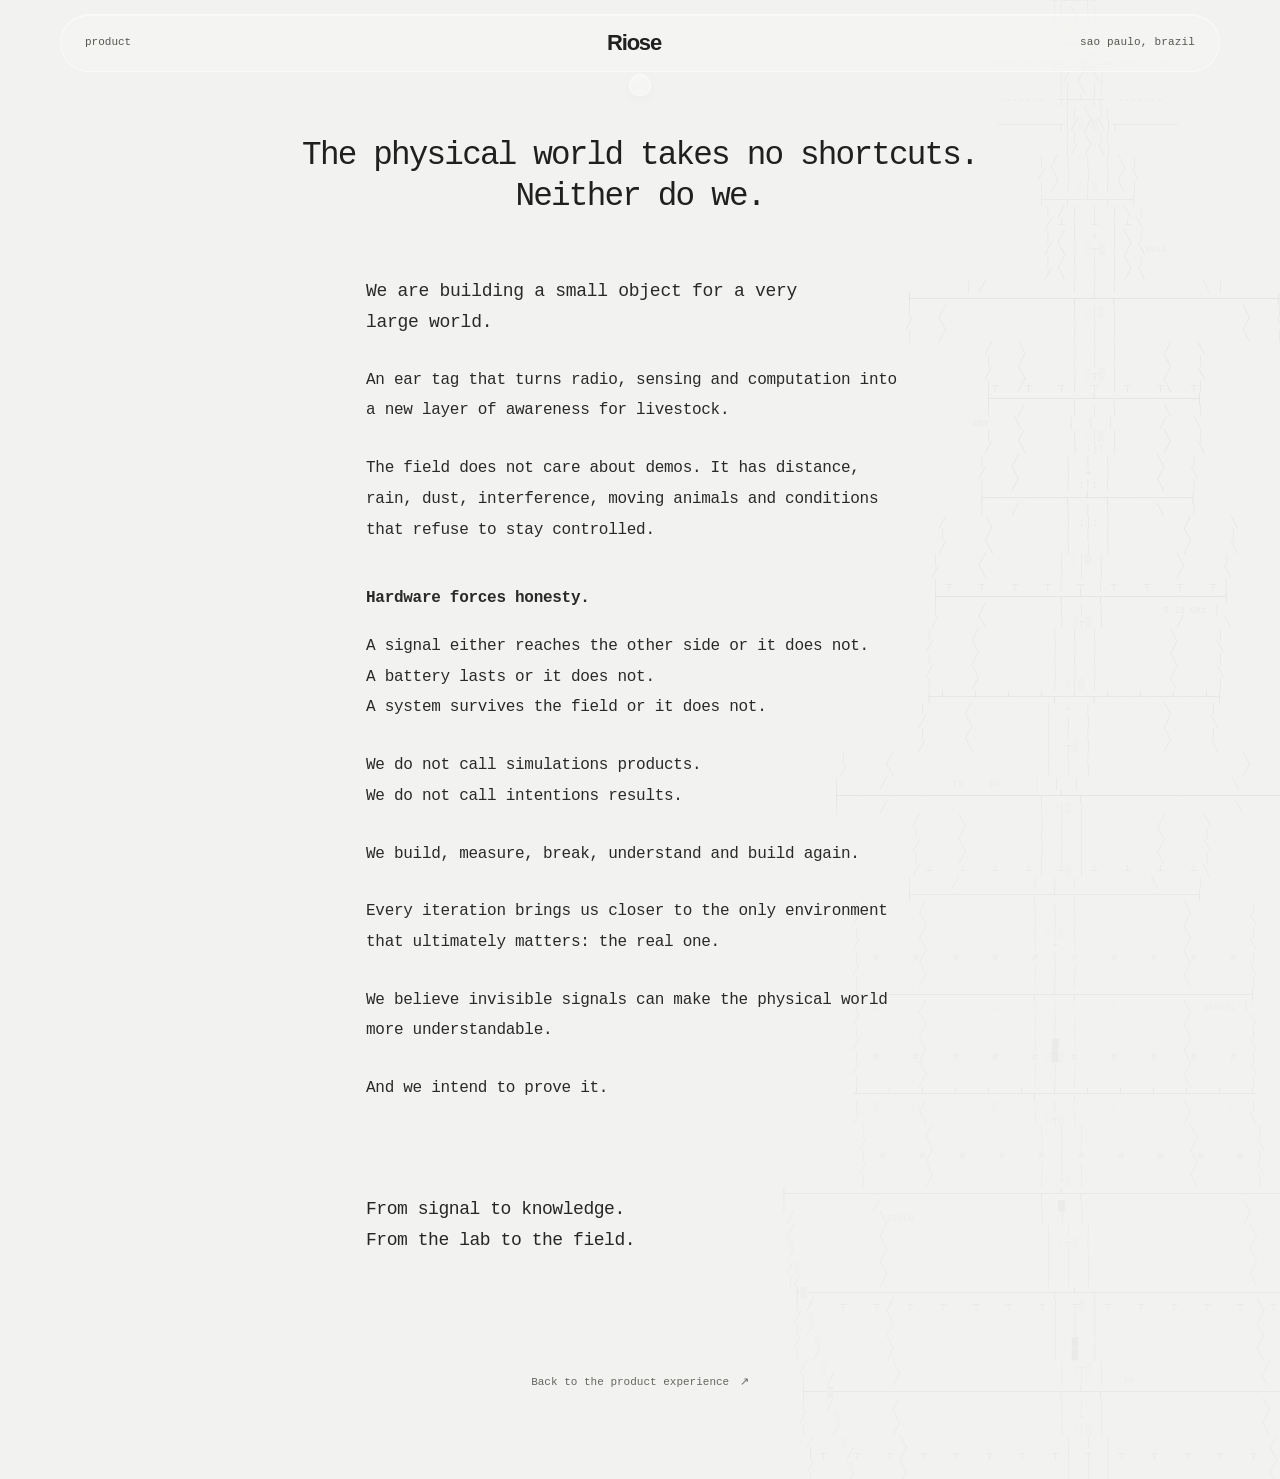
==== src/riose/products/livestock_tracking/adapters/static/manifesto.html @ ebc9ff74 "feat: add RIOSE product and manifesto pages" ====
<!doctype html>
<html lang="en">
<head>
  <meta charset="utf-8">
  <meta name="viewport" content="width=device-width, initial-scale=1, viewport-fit=cover">
  <meta name="theme-color" content="#f2f2f0">
  <link rel="preload" href="/assets/fonts/sora-latin-600.woff2" as="font" type="font/woff2" crossorigin>
  <meta name="description" content="A manifesto for building hardware that makes the physical world more understandable.">
  <title>Manifesto — RIOSE</title>
  <style>
    :root {
      color-scheme: light;
      --paper: #f2f2f0;
      --ink: #20211f;
      --quiet: #73746f;
      --mono: "SFMono-Regular", Consolas, "Liberation Mono", monospace;
      --sans: "Arial", "Helvetica Neue", Helvetica, sans-serif;
      font-family: var(--mono);
      color: var(--ink);
      background: var(--paper);
      font-synthesis: none;
      text-rendering: optimizeLegibility;
      -webkit-font-smoothing: antialiased;
      -moz-osx-font-smoothing: grayscale;
    }

    * { box-sizing: border-box; }
    html { min-height: 100%; overflow-x: clip; background: var(--paper); }
    body { min-width: 320px; min-height: 100vh; margin: 0; overflow-x: clip; background: var(--paper); }
    a { color: inherit; }

    @font-face {
      font-family: "Sora";
      src: url("/assets/fonts/sora-latin-600.woff2") format("woff2");
      font-style: normal;
      font-weight: 600;
      font-display: swap;
    }

    .manifesto-page {
      position: relative;
      min-height: 100svh;
      overflow: clip;
      isolation: isolate;
      background: var(--paper);
    }

    .floating-header {
      position: fixed;
      z-index: 5;
      top: max(14px, env(safe-area-inset-top));
      left: 50%;
      display: grid;
      grid-template-columns: minmax(0, 1fr) auto minmax(0, 1fr);
      align-items: center;
      width: min(96vw, 1160px);
      min-height: 58px;
      padding: 0 24px;
      transform: translateX(-50%);
      border: 1px solid rgb(255 255 255 / 54%);
      border-radius: 999px;
      background: rgb(248 248 246 / 29%);
      box-shadow: inset 0 1px 0 rgb(255 255 255 / 35%);
      -webkit-backdrop-filter: blur(18px) saturate(115%);
      backdrop-filter: blur(18px) saturate(115%);
      transition: width 620ms cubic-bezier(.22, 1, .36, 1), min-height 620ms cubic-bezier(.22, 1, .36, 1), padding 620ms cubic-bezier(.22, 1, .36, 1), background-color 450ms ease, border-color 450ms ease, box-shadow 450ms ease;
    }
    .floating-header.is-scrolled {
      width: min(132px, calc(100vw - 28px));
      min-height: 46px;
      padding: 0 12px;
      border-color: rgb(255 255 255 / 78%);
      background: rgb(248 248 246 / 64%);
      box-shadow: 0 5px 22px rgb(36 35 30 / 4%), inset 0 1px 0 rgb(255 255 255 / 65%);
    }
    .header-return {
      position: relative;
      grid-column: 1;
      justify-self: start;
      color: #555650;
      font: 11px/1.2 var(--mono);
      text-decoration: none;
      transition: color 220ms ease, opacity 250ms ease, transform 350ms ease, visibility 250ms;
    }
    .header-return:hover { color: var(--ink); }
    .floating-header.is-scrolled .header-return,
    .floating-header.is-scrolled .location { width: 0; min-width: 0; overflow: hidden; opacity: 0; visibility: hidden; }
    .floating-header.is-scrolled .header-return { transform: translateX(-5px); }
    .brand-meaning { position: relative; grid-column: 2; justify-self: center; isolation: isolate; }
    .wordmark-trigger { position: relative; z-index: 2; display: block; margin: 0; padding: 0; border: 0; background: transparent; color: inherit; cursor: help; font: inherit; line-height: 1; }
    .wordmark-trigger:focus-visible { outline: 1px solid rgb(40 40 38 / 32%); outline-offset: 5px; }
    .riose-logo {
      display: inline-flex;
      align-items: flex-start;
      gap: 2px;
      color: #202020;
      font: 600 22px/1 "Sora", var(--sans);
      letter-spacing: -.055em;
    }
    .riose-mark { display: block; width: 10px; height: 10px; flex: none; margin-top: -2px; }
    .brand-definition {
      position: absolute;
      z-index: 6;
      top: calc(100% + 20px);
      left: 50%;
      width: 22px;
      height: 22px;
      overflow: hidden;
      border: 1px solid rgb(255 255 255 / 64%);
      border-radius: 50%;
      background: rgb(255 255 255 / 32%);
      box-shadow: 0 5px 18px rgb(36 35 30 / 4%), inset 0 1px 1px rgb(255 255 255 / 76%);
      -webkit-backdrop-filter: blur(18px) saturate(128%);
      backdrop-filter: blur(18px) saturate(128%);
      opacity: .7;
      pointer-events: none;
      transform: translateX(-50%);
      transition: width 660ms cubic-bezier(.2, .8, .2, 1), height 660ms cubic-bezier(.2, .8, .2, 1), border-radius 600ms cubic-bezier(.2, .8, .2, 1), opacity 420ms ease, background-color 500ms ease, border-color 500ms ease, box-shadow 620ms ease;
    }
    .brand-definition::before { position: absolute; inset: 0; border-radius: inherit; background: radial-gradient(115% 95% at var(--shine-x, 50%) var(--shine-y, 0%), rgb(255 255 255 / 48%), transparent 62%), linear-gradient(145deg, rgb(255 255 255 / 17%), transparent 56%); content: ""; opacity: .88; transition: opacity 360ms ease; }
    .brand-definition-content { position: relative; z-index: 1; display: flex; height: 100%; flex-direction: column; justify-content: center; gap: 5px; padding: 17px 20px; opacity: 0; visibility: hidden; transform: translateY(5px); transition: opacity 140ms ease, transform 280ms cubic-bezier(.22, 1, .36, 1), visibility 0s linear 600ms; }
    .definition-heading { display: flex; align-items: baseline; gap: 9px; }
    .definition-heading, .brand-definition .definition-kind, .brand-definition p { opacity: 0; transform: translateY(4px); transition: opacity 200ms ease, transform 300ms cubic-bezier(.22, 1, .36, 1); }
    .definition-heading strong { font: 600 12px/1.3 var(--sans); letter-spacing: .045em; }
    .brand-definition .pronunciation { color: #53544f; font: 10px/1.4 var(--mono); }
    .brand-definition .definition-kind { color: var(--quiet); font: 10px/1.4 var(--mono); }
    .brand-definition p { margin: 4px 0 0; color: #393a36; font: 10px/1.55 var(--mono); }
    .brand-definition .brand-thought { color: #555650; font-style: italic; }
    .brand-meaning.is-open .brand-definition { width: min(320px, calc(100vw - 24px)); height: 184px; border-color: rgb(255 255 255 / 72%); border-radius: 22px; background: rgb(255 255 255 / 45%); box-shadow: 0 18px 48px rgb(36 35 30 / 8%), inset 0 1px 1px rgb(255 255 255 / 72%); opacity: 1; pointer-events: auto; }
    .brand-meaning.is-open .brand-definition-content { opacity: 1; visibility: visible; transform: translateY(0); transition-delay: 150ms, 150ms, 0s; }
    .brand-meaning.is-open .definition-heading { opacity: 1; transform: translateY(0); transition-delay: 250ms, 250ms; }
    .brand-meaning.is-open .definition-kind { opacity: 1; transform: translateY(0); transition-delay: 330ms, 330ms; }
    .brand-meaning.is-open .brand-definition p:first-of-type { opacity: 1; transform: translateY(0); transition-delay: 410ms, 410ms; }
    .brand-meaning.is-open .brand-definition .brand-thought { opacity: 1; transform: translateY(0); transition-delay: 500ms, 500ms; }
    .brand-meaning.is-fading .brand-definition-content { opacity: 0; visibility: hidden; transform: translateY(4px); transition-delay: 0s, 0s, 140ms; }
    .brand-meaning.is-fading .brand-definition-content .definition-heading,
    .brand-meaning.is-fading .brand-definition-content .definition-kind,
    .brand-meaning.is-fading .brand-definition-content p { opacity: 0; transform: translateY(4px); transition-delay: 0s, 0s; }
    .brand-meaning.is-closing .brand-definition { width: 22px; height: 22px; border-radius: 50%; opacity: .7; }
    .location {
      position: relative;
      grid-column: 3;
      justify-self: end;
      color: #555650;
      font: 11px/1.2 var(--mono);
      letter-spacing: .015em;
      white-space: nowrap;
      text-decoration: none;
      transition: color 220ms ease, opacity 260ms ease, transform 360ms ease, visibility 260ms;
    }
    .header-return::after,
    .location::after {
      position: absolute;
      right: 0;
      bottom: -4px;
      left: 0;
      height: 1px;
      background: currentColor;
      content: "";
      transform: scaleX(0);
      transform-origin: left;
      transition: transform 260ms cubic-bezier(.22, 1, .36, 1);
    }
    .header-return:hover,
    .location:hover { color: var(--ink); transform: translateY(-1px); }
    .header-return:hover::after,
    .location:hover::after,
    .header-return:focus-visible::after,
    .location:focus-visible::after { transform: scaleX(1); }
    .header-return:active,
    .location:active { transform: translateY(0) scale(.98); transition-duration: 90ms; }
    .header-return:focus-visible,
    .location:focus-visible { outline: 1px solid rgb(32 33 31 / 32%); outline-offset: 5px; }
    .floating-header.is-scrolled .location { transform: translateX(5px); }

    .ascii-structure {
      position: absolute;
      z-index: 0;
      top: -5px;
      right: clamp(-150px, -7vw, -48px);
      width: max-content;
      margin: 0;
      color: var(--ink);
      font: 11px/1.13 var(--mono);
      white-space: pre;
      opacity: .14;
      pointer-events: none;
      user-select: none;
      transform: translate3d(var(--parallax-x, 0px), var(--parallax-y, 0px), 0);
      transition: transform 360ms cubic-bezier(.22, 1, .36, 1);
    }
    .architecture-line { display: block; min-height: 1.13em; opacity: .7; }
    .ascii-structure.is-building .architecture-line { opacity: 0; animation: resolve-line 740ms cubic-bezier(.22, 1, .36, 1) both; animation-delay: var(--line-delay, 0ms); }
    .signal-trace { font-size: .76em; letter-spacing: .045em; opacity: .76; }

    .manifesto-content {
      position: relative;
      z-index: 1;
      width: min(calc(100% - 48px), 760px);
      margin: 0 auto;
      padding: clamp(116px, 15vh, 158px) 0 88px;
      animation: manifesto-arrive 980ms cubic-bezier(.22, 1, .36, 1) both;
      animation-delay: 100ms;
    }

    h1 {
      max-width: 850px;
      margin: 0;
      font: 500 clamp(29px, 2.55vw, 36px)/1.26 var(--mono);
      letter-spacing: -.055em;
      text-align: center;
    }

    .manifesto-copy {
      width: min(100%, 548px);
      min-width: 0;
      margin: clamp(43px, 6.5vh, 68px) auto 0;
      color: #292a27;
      font: 16px/1.92 var(--mono);
      letter-spacing: -.018em;
      white-space: normal;
    }
    .manifesto-copy p { margin: 0 0 27px; }
    .manifesto-copy .opening { max-width: 490px; font-size: 18px; line-height: 1.72; }
    .manifesto-copy .honesty { margin-top: 38px; font-weight: 600; }
    .manifesto-copy .principles-lines { margin-top: -10px; }
    .principles-lines span { display: block; }

    .closing-statement {
      width: min(100%, 548px);
      margin: clamp(68px, 10vh, 112px) auto 0;
      color: #262724;
      font: 500 18px/1.75 var(--mono);
      letter-spacing: -.025em;
    }

    .return-link {
      display: table;
      margin: clamp(88px, 13vh, 144px) auto 0;
      color: #656660;
      font: 11px/1.6 var(--mono);
      text-decoration: none;
      transition: color 220ms ease;
    }
    .return-link:hover { color: var(--ink); }
    .return-link span { display: inline-block; margin-left: 4px; transition: transform 220ms ease; }
    .return-link:hover span { transform: translateX(3px); }
    a:focus-visible { outline: 1px solid currentColor; outline-offset: 5px; }

    @keyframes manifesto-arrive {
      from { opacity: 0; transform: translateY(8px); }
      to { opacity: 1; transform: translateY(0); }
    }
    @keyframes resolve-line {
      from { opacity: 0; }
      to { opacity: var(--line-opacity, .7); }
    }

    @media (min-width: 1500px) {
      .ascii-structure { font-size: 12px; }
    }

    @media (max-width: 900px) {
      .manifesto-content { width: min(calc(100% - 48px), 760px); }
      .ascii-structure { right: -300px; opacity: .12; }
    }

    @media (max-width: 640px) {
      .floating-header { top: max(10px, env(safe-area-inset-top)); width: calc(100vw - 22px); min-height: 50px; padding: 0 16px; }
      .floating-header.is-scrolled { width: 128px; min-height: 44px; padding: 0 10px; }
      .riose-logo { font-size: 19px; }
      .riose-mark { width: 8px; height: 8px; margin-top: -1.5px; }
      .brand-meaning.is-open .brand-definition { height: 196px; }
      .location { font-size: 10px; }
      .ascii-structure { top: 20px; right: -260px; font-size: 9px; opacity: .1; }
      .manifesto-content { width: calc(100vw - 44px); max-width: calc(100vw - 44px); padding: 96px 0 64px; }
      h1 { max-width: 100%; font-size: clamp(27px, 8vw, 31px); line-height: 1.28; letter-spacing: -.06em; }
      .manifesto-copy { width: calc(100vw - 44px); max-width: calc(100vw - 44px); margin-top: 43px; font-size: 14px; line-height: 1.9; letter-spacing: -.025em; }
      .manifesto-copy p { margin-bottom: 23px; }
      .manifesto-copy .opening { font-size: 16px; }
      .manifesto-copy .honesty { margin-top: 34px; }
      .closing-statement { width: calc(100vw - 44px); max-width: calc(100vw - 44px); margin-top: 70px; font-size: 16px; }
      .return-link { margin-top: 94px; }
    }

    @media (prefers-reduced-motion: reduce) {
      html { scroll-behavior: auto !important; }
      *, *::before, *::after { transition-duration: .01ms !important; animation-duration: .01ms !important; animation-delay: 0ms !important; }
      .ascii-structure.is-building .architecture-line { opacity: var(--line-opacity, .7); animation: none; }
      .manifesto-content { opacity: 1; transform: none; animation: none; }
    }
  </style>
</head>
<body>
  <header class="floating-header" id="floating-header">
    <a class="header-return" href="/" aria-label="Back to the RIOSE product page">product</a>
    <div class="brand-meaning">
      <button class="wordmark-trigger" type="button" aria-label="Riose — significado do nome" aria-expanded="false" aria-controls="brand-definition-panel">
        <span class="riose-logo"><span>Riose</span><img class="riose-mark" src="/assets/riose-mark.png" alt="" aria-hidden="true" width="107" height="104"></span>
      </button>
      <div class="brand-definition" id="brand-definition-panel" role="note" aria-hidden="true">
        <div class="brand-definition-content">
          <div class="definition-heading">
            <strong>Riose</strong>
            <span class="pronunciation">/ˈriː.oʊs/</span>
          </div>
          <span class="definition-kind">proper noun · origin</span>
          <p>Named after Bel Riose, the general from <i>Foundation</i>, himself inspired by the Byzantine commander Belisarius.</p>
          <p class="brand-thought">A name for seeing farther, operating at the edge, and turning the unseen into knowledge.</p>
        </div>
      </div>
    </div>
    <a class="location" href="https://www.google.com/maps/search/?api=1&amp;query=Sao+Paulo%2C+Brazil" target="_blank" rel="noopener noreferrer" aria-label="Open Sao Paulo, Brazil in Google Maps">sao paulo, brazil</a>
  </header>
  <main class="manifesto-page" id="manifesto-page">
    <pre class="ascii-structure is-building" id="ascii-structure" aria-hidden="true"></pre>

    <article class="manifesto-content">
      <h1>The physical world takes no shortcuts.<br>Neither do we.</h1>

      <div class="manifesto-copy">
        <p class="opening">We are building a small object for a very large world.</p>
        <p>An ear tag that turns radio, sensing and computation into a new layer of awareness for livestock.</p>
        <p>The field does not care about demos. It has distance, rain, dust, interference, moving animals and conditions that refuse to stay controlled.</p>
        <p class="honesty">Hardware forces honesty.</p>
        <p class="principles-lines"><span>A signal either reaches the other side or it does not.</span><span>A battery lasts or it does not.</span><span>A system survives the field or it does not.</span></p>
        <p>We do not call simulations products.<br>We do not call intentions results.</p>
        <p>We build, measure, break, understand and build again.</p>
        <p>Every iteration brings us closer to the only environment that ultimately matters: the real one.</p>
        <p>We believe invisible signals can make the physical world more understandable.</p>
        <p>And we intend to prove it.</p>
      </div>

      <p class="closing-statement">From signal to knowledge.<br>From the lab to the field.</p>
      <a class="return-link" href="/">Back to the product experience <span aria-hidden="true">↗</span></a>
    </article>
  </main>

  <script>
    const header = document.getElementById('floating-header');
    const updateHeader = () => header.classList.toggle('is-scrolled', window.scrollY > 72);
    updateHeader();
    window.addEventListener('scroll', updateHeader, { passive: true });

    const brandMeaning = document.querySelector('.brand-meaning');
    const brandTrigger = brandMeaning.querySelector('.wordmark-trigger');
    const brandPanel = brandMeaning.querySelector('.brand-definition');
    const reducedBrandMotion = window.matchMedia('(prefers-reduced-motion: reduce)').matches;
    const fineHover = window.matchMedia('(hover: hover) and (pointer: fine)').matches;
    let fadeTimer;
    let shrinkTimer;

    const clearBrandTimers = () => {
      window.clearTimeout(fadeTimer);
      window.clearTimeout(shrinkTimer);
    };

    const openBrandDefinition = () => {
      clearBrandTimers();
      brandMeaning.classList.remove('is-closing', 'is-fading');
      brandMeaning.classList.add('is-open');
      brandTrigger.setAttribute('aria-expanded', 'true');
      brandPanel.setAttribute('aria-hidden', 'false');
    };

    const closeBrandDefinition = () => {
      clearBrandTimers();
      brandTrigger.setAttribute('aria-expanded', 'false');
      brandPanel.setAttribute('aria-hidden', 'true');
      if (reducedBrandMotion) {
        brandMeaning.classList.remove('is-open', 'is-closing', 'is-fading');
        return;
      }
      if (!brandMeaning.classList.contains('is-open')) return;
      brandMeaning.classList.add('is-fading');
      fadeTimer = window.setTimeout(() => {
        brandMeaning.classList.remove('is-open');
        brandMeaning.classList.add('is-closing');
        shrinkTimer = window.setTimeout(() => brandMeaning.classList.remove('is-closing', 'is-fading'), 680);
      }, 150);
    };

    brandMeaning.addEventListener('pointerenter', event => {
      if (event.pointerType === 'mouse') openBrandDefinition();
    });
    brandMeaning.addEventListener('pointerleave', event => {
      if (event.pointerType === 'mouse' && !brandTrigger.matches(':focus-visible')) closeBrandDefinition();
    });
    brandMeaning.addEventListener('pointermove', event => {
      if (event.pointerType !== 'mouse' || !brandMeaning.classList.contains('is-open')) return;
      const bounds = brandPanel.getBoundingClientRect();
      if (event.clientY < bounds.top || event.clientY > bounds.bottom) return;
      brandPanel.style.setProperty('--shine-x', `${Math.max(0, Math.min(100, ((event.clientX - bounds.left) / bounds.width) * 100))}%`);
      brandPanel.style.setProperty('--shine-y', `${Math.max(0, Math.min(100, ((event.clientY - bounds.top) / bounds.height) * 100))}%`);
    });
    brandMeaning.addEventListener('focusin', () => { if (fineHover) openBrandDefinition(); });
    brandMeaning.addEventListener('focusout', event => { if (!brandMeaning.contains(event.relatedTarget)) closeBrandDefinition(); });
    brandTrigger.addEventListener('click', event => {
      if (fineHover && event.detail > 0) return;
      if (brandMeaning.classList.contains('is-open') && !brandMeaning.classList.contains('is-closing')) closeBrandDefinition();
      else openBrandDefinition();
    });
    brandTrigger.addEventListener('keydown', event => {
      if (event.key !== 'Escape') return;
      closeBrandDefinition();
      brandTrigger.blur();
    });
    document.addEventListener('pointerdown', event => {
      if (event.pointerType === 'touch' && !brandMeaning.contains(event.target)) closeBrandDefinition();
    });

    const architecture = document.getElementById('ascii-structure');
    const reducedMotion = window.matchMedia('(prefers-reduced-motion: reduce)').matches;
    const rowCount = 124;
    const columnCount = 112;
    const midline = 64;
    const grid = Array.from({ length: rowCount }, () => Array(columnCount).fill(' '));
    const put = (row, column, value) => {
      if (row >= 0 && row < rowCount && column >= 0 && column < columnCount) grid[row][column] = value;
    };
    const beam = (row, left, right, glyph = '─') => {
      for (let column = left; column <= right; column += 1) put(row, column, glyph);
    };
    const write = (row, column, text) => [...text].forEach((glyph, offset) => put(row, column + offset, glyph));
    const halfWidthAt = row => row < 13 ? 2 : row < 24 ? 7 : row < 42 ? 16 : row < 73 ? 22 : row < 96 ? 30 : 42;

    for (let row = 0; row < rowCount; row += 1) {
      const center = midline + Math.round(Math.sin(row / 17) * 3);
      const halfWidth = halfWidthAt(row);
      let left = center - halfWidth;
      let right = center + halfWidth;

      if ((row >= 23 && row <= 27) || (row >= 61 && row <= 65)) {
        left -= 12;
        right += 12;
      }

      put(row, center, row % 10 === 0 ? '┬' : '│');
      put(row, center - 3, '│');
      put(row, center + 3, '│');
      if (row % 19 === 0) put(row, center, '+');
      if (row >= 84 && row % 12 < 2) put(row, center, '█');
      if (row >= 35 && row <= 44 && row % 3 === 0) {
        put(row, center - 1, ':');
        put(row, center + 1, ':');
      }
      put(row, left, row % 8 === 0 ? '├' : (row % 2 === 0 ? '╱' : '│'));
      put(row, right, row % 8 === 0 ? '┤' : (row % 2 === 0 ? '╲' : '│'));

      if (row % 8 === 0) {
        beam(row, left + 1, right - 1);
        put(row, center, '┴');
        put(row, center - 3, '┬');
        put(row, center + 3, '┬');
      } else {
        const braceLeft = left + Math.max(2, Math.floor(halfWidth * .34));
        const braceRight = right - Math.max(2, Math.floor(halfWidth * .34));
        put(row, braceLeft, row % 2 === 0 ? '╲' : '╱');
        put(row, braceRight, row % 2 === 0 ? '╱' : '╲');
        if (row % 5 === 0) {
          put(row, center - 1, '░');
          put(row, center + 1, '▒');
        }
      }

      if (row >= 3 && row <= 12) {
        if (row === 5 || row === 10) {
          for (let offset = 5; offset <= 13; offset += 1) {
            put(row, center - offset, row % 2 ? '·' : '─');
            put(row, center + offset, row % 2 ? '·' : '─');
          }
          put(row, center - 4, '┬');
          put(row, center + 4, '┬');
        }
        if (row === 8) {
          for (let offset = 6; offset <= 12; offset += 1) {
            put(row, center - offset, '·');
            put(row, center + offset, '·');
          }
        }
      }

      if ([18, 31, 47, 56, 70, 88, 105, 117].includes(row)) {
        const mark = row % 2 ? '┬' : '┴';
        for (let offset = -halfWidth; offset <= halfWidth; offset += 1) {
          if (offset % 5 === 0) put(row, center + offset, mark);
        }
      }

      if (row >= 76 && row <= 96 && row % 4 === 1) {
        for (let offset = -halfWidth + 3; offset < halfWidth - 2; offset += 6) {
          put(row, center + offset, row % 8 === 1 ? '░' : '#');
        }
      }

      if (row >= 99) {
        const foot = Math.floor((row - 99) / 3);
        put(row, center - halfWidth + foot, row % 2 ? '╱' : '▒');
        put(row, center + halfWidth - foot, row % 2 ? '╲' : '▒');
      }
    }

    const traceColumn = (row, offset, text) => write(row, midline + offset, text);
    traceColumn(20, 11, 'RSSI');
    traceColumn(34, -15, 'dBm');
    traceColumn(49, 14, '5.18 GHz');
    traceColumn(63, -18, 'TX    RX');
    traceColumn(81, 20, 'SIGNAL');
    traceColumn(98, -28, 'FIELD');
    traceColumn(111, 8, 'RF');

    const architectureLines = grid.map(row => row.join('').replace(/\s+$/, ''));
    const lineNodes = architectureLines.map((text, index) => {
      const line = document.createElement('span');
      const density = [...text].filter(character => character !== ' ').length / columnCount;
      line.className = 'architecture-line';
      line.dataset.finalOpacity = String(Math.min(.88, .42 + density * .78));
      line.style.setProperty('--line-opacity', line.dataset.finalOpacity);
      line.style.setProperty('--line-delay', `${index * 11}ms`);
      const tracePattern = /(5\.18 GHz|SIGNAL|FIELD|RSSI|dBm|RF|TX|RX)/g;
      let start = 0;
      for (const match of text.matchAll(tracePattern)) {
        line.append(document.createTextNode(text.slice(start, match.index)));
        const fragment = document.createElement('span');
        fragment.className = 'signal-trace';
        fragment.textContent = match[0];
        line.append(fragment);
        start = match.index + match[0].length;
      }
      line.append(document.createTextNode(text.slice(start)));
      return line;
    });
    architecture.replaceChildren(...lineNodes);

    if (reducedMotion) architecture.classList.remove('is-building');
    else {
      lineNodes[lineNodes.length - 1].addEventListener('animationend', () => {
        architecture.classList.remove('is-building');
        updateStructure();
      }, { once: true });
    }

    let pointerX = 0;
    let pointerY = 0;
    let framePending = false;
    const updateStructure = () => {
      const scrollDrift = Math.min(7, window.scrollY * .004);
      architecture.style.setProperty('--parallax-x', `${pointerX}px`);
      architecture.style.setProperty('--parallax-y', `${pointerY + scrollDrift}px`);
      if (!architecture.classList.contains('is-building')) {
        const viewportCenter = window.scrollY + window.innerHeight * .52;
        for (const line of lineNodes) {
          const bounds = line.getBoundingClientRect();
          const documentY = bounds.top + window.scrollY + bounds.height / 2;
          const distance = Math.abs(documentY - viewportCenter) / Math.max(window.innerHeight, 1);
          const signalPass = Math.max(0, 1 - distance * 1.7);
          const exposure = .48 + signalPass * .3;
          line.style.opacity = String(Number(line.dataset.finalOpacity) * exposure);
        }
      }
      framePending = false;
    };
    const requestStructureUpdate = () => {
      if (reducedMotion || framePending) return;
      framePending = true;
      window.requestAnimationFrame(updateStructure);
    };

    window.addEventListener('pointermove', event => {
      if (reducedMotion || event.pointerType !== 'mouse') return;
      pointerX = ((event.clientX / window.innerWidth) - .5) * 8;
      pointerY = ((event.clientY / window.innerHeight) - .5) * 6;
      requestStructureUpdate();
    }, { passive: true });
    window.addEventListener('scroll', requestStructureUpdate, { passive: true });
    window.addEventListener('resize', requestStructureUpdate, { passive: true });
    requestStructureUpdate();
  </script>
</body>
</html>
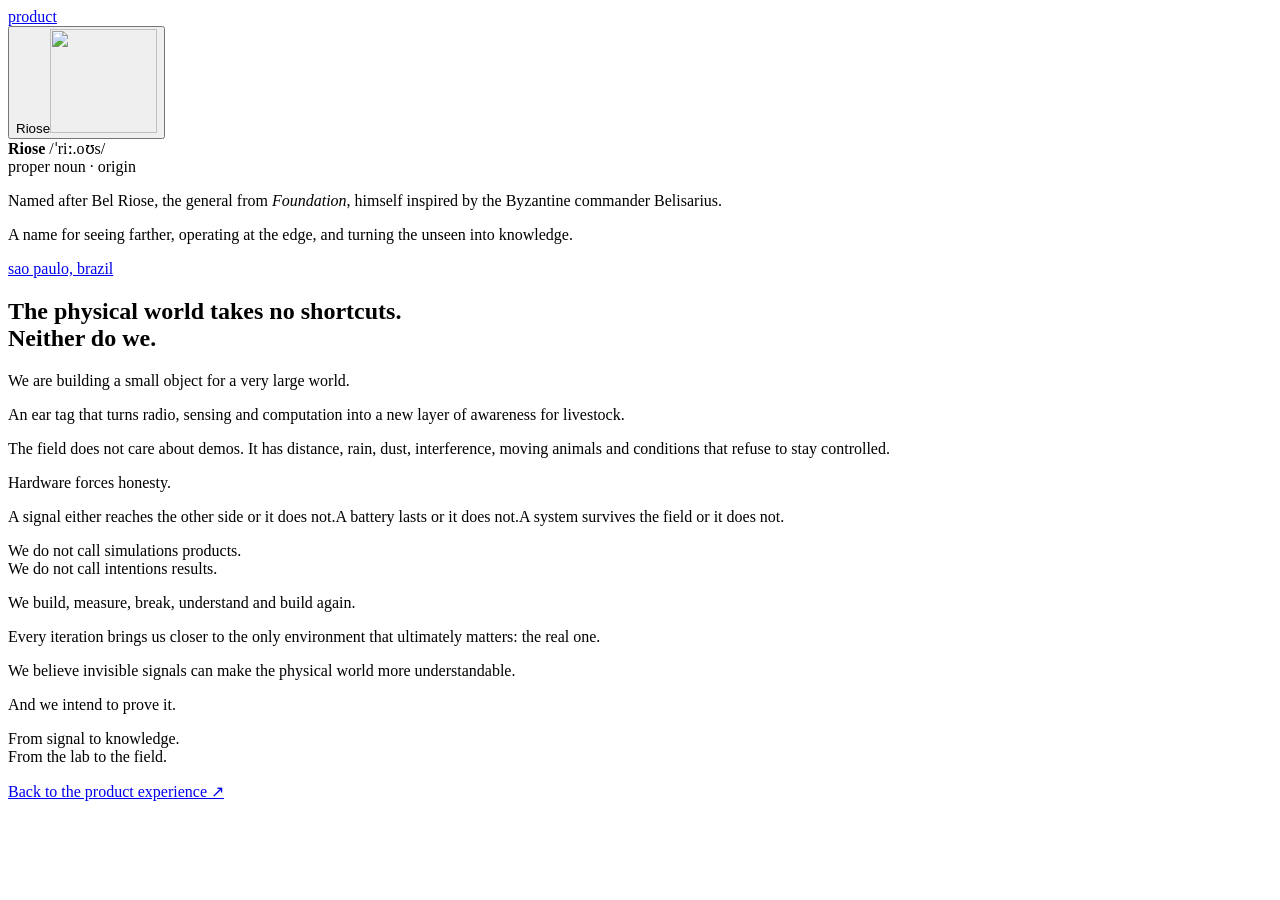
==== commit 387055b5: "refactor: split RIOSE site assets by page" ====
--- a/src/riose/products/livestock_tracking/adapters/static/manifesto.html
+++ b/src/riose/products/livestock_tracking/adapters/static/manifesto.html
@@ -7,289 +7,7 @@
   <link rel="preload" href="/assets/fonts/sora-latin-600.woff2" as="font" type="font/woff2" crossorigin>
   <meta name="description" content="A manifesto for building hardware that makes the physical world more understandable.">
   <title>Manifesto — RIOSE</title>
-  <style>
-    :root {
-      color-scheme: light;
-      --paper: #f2f2f0;
-      --ink: #20211f;
-      --quiet: #73746f;
-      --mono: "SFMono-Regular", Consolas, "Liberation Mono", monospace;
-      --sans: "Arial", "Helvetica Neue", Helvetica, sans-serif;
-      font-family: var(--mono);
-      color: var(--ink);
-      background: var(--paper);
-      font-synthesis: none;
-      text-rendering: optimizeLegibility;
-      -webkit-font-smoothing: antialiased;
-      -moz-osx-font-smoothing: grayscale;
-    }
-
-    * { box-sizing: border-box; }
-    html { min-height: 100%; overflow-x: clip; background: var(--paper); }
-    body { min-width: 320px; min-height: 100vh; margin: 0; overflow-x: clip; background: var(--paper); }
-    a { color: inherit; }
-
-    @font-face {
-      font-family: "Sora";
-      src: url("/assets/fonts/sora-latin-600.woff2") format("woff2");
-      font-style: normal;
-      font-weight: 600;
-      font-display: swap;
-    }
-
-    .manifesto-page {
-      position: relative;
-      min-height: 100svh;
-      overflow: clip;
-      isolation: isolate;
-      background: var(--paper);
-    }
-
-    .floating-header {
-      position: fixed;
-      z-index: 5;
-      top: max(14px, env(safe-area-inset-top));
-      left: 50%;
-      display: grid;
-      grid-template-columns: minmax(0, 1fr) auto minmax(0, 1fr);
-      align-items: center;
-      width: min(96vw, 1160px);
-      min-height: 58px;
-      padding: 0 24px;
-      transform: translateX(-50%);
-      border: 1px solid rgb(255 255 255 / 54%);
-      border-radius: 999px;
-      background: rgb(248 248 246 / 29%);
-      box-shadow: inset 0 1px 0 rgb(255 255 255 / 35%);
-      -webkit-backdrop-filter: blur(18px) saturate(115%);
-      backdrop-filter: blur(18px) saturate(115%);
-      transition: width 620ms cubic-bezier(.22, 1, .36, 1), min-height 620ms cubic-bezier(.22, 1, .36, 1), padding 620ms cubic-bezier(.22, 1, .36, 1), background-color 450ms ease, border-color 450ms ease, box-shadow 450ms ease;
-    }
-    .floating-header.is-scrolled {
-      width: min(132px, calc(100vw - 28px));
-      min-height: 46px;
-      padding: 0 12px;
-      border-color: rgb(255 255 255 / 78%);
-      background: rgb(248 248 246 / 64%);
-      box-shadow: 0 5px 22px rgb(36 35 30 / 4%), inset 0 1px 0 rgb(255 255 255 / 65%);
-    }
-    .header-return {
-      position: relative;
-      grid-column: 1;
-      justify-self: start;
-      color: #555650;
-      font: 11px/1.2 var(--mono);
-      text-decoration: none;
-      transition: color 220ms ease, opacity 250ms ease, transform 350ms ease, visibility 250ms;
-    }
-    .header-return:hover { color: var(--ink); }
-    .floating-header.is-scrolled .header-return,
-    .floating-header.is-scrolled .location { width: 0; min-width: 0; overflow: hidden; opacity: 0; visibility: hidden; }
-    .floating-header.is-scrolled .header-return { transform: translateX(-5px); }
-    .brand-meaning { position: relative; grid-column: 2; justify-self: center; isolation: isolate; }
-    .wordmark-trigger { position: relative; z-index: 2; display: block; margin: 0; padding: 0; border: 0; background: transparent; color: inherit; cursor: help; font: inherit; line-height: 1; }
-    .wordmark-trigger:focus-visible { outline: 1px solid rgb(40 40 38 / 32%); outline-offset: 5px; }
-    .riose-logo {
-      display: inline-flex;
-      align-items: flex-start;
-      gap: 2px;
-      color: #202020;
-      font: 600 22px/1 "Sora", var(--sans);
-      letter-spacing: -.055em;
-    }
-    .riose-mark { display: block; width: 10px; height: 10px; flex: none; margin-top: -2px; }
-    .brand-definition {
-      position: absolute;
-      z-index: 6;
-      top: calc(100% + 20px);
-      left: 50%;
-      width: 22px;
-      height: 22px;
-      overflow: hidden;
-      border: 1px solid rgb(255 255 255 / 64%);
-      border-radius: 50%;
-      background: rgb(255 255 255 / 32%);
-      box-shadow: 0 5px 18px rgb(36 35 30 / 4%), inset 0 1px 1px rgb(255 255 255 / 76%);
-      -webkit-backdrop-filter: blur(18px) saturate(128%);
-      backdrop-filter: blur(18px) saturate(128%);
-      opacity: .7;
-      pointer-events: none;
-      transform: translateX(-50%);
-      transition: width 660ms cubic-bezier(.2, .8, .2, 1), height 660ms cubic-bezier(.2, .8, .2, 1), border-radius 600ms cubic-bezier(.2, .8, .2, 1), opacity 420ms ease, background-color 500ms ease, border-color 500ms ease, box-shadow 620ms ease;
-    }
-    .brand-definition::before { position: absolute; inset: 0; border-radius: inherit; background: radial-gradient(115% 95% at var(--shine-x, 50%) var(--shine-y, 0%), rgb(255 255 255 / 48%), transparent 62%), linear-gradient(145deg, rgb(255 255 255 / 17%), transparent 56%); content: ""; opacity: .88; transition: opacity 360ms ease; }
-    .brand-definition-content { position: relative; z-index: 1; display: flex; height: 100%; flex-direction: column; justify-content: center; gap: 5px; padding: 17px 20px; opacity: 0; visibility: hidden; transform: translateY(5px); transition: opacity 140ms ease, transform 280ms cubic-bezier(.22, 1, .36, 1), visibility 0s linear 600ms; }
-    .definition-heading { display: flex; align-items: baseline; gap: 9px; }
-    .definition-heading, .brand-definition .definition-kind, .brand-definition p { opacity: 0; transform: translateY(4px); transition: opacity 200ms ease, transform 300ms cubic-bezier(.22, 1, .36, 1); }
-    .definition-heading strong { font: 600 12px/1.3 var(--sans); letter-spacing: .045em; }
-    .brand-definition .pronunciation { color: #53544f; font: 10px/1.4 var(--mono); }
-    .brand-definition .definition-kind { color: var(--quiet); font: 10px/1.4 var(--mono); }
-    .brand-definition p { margin: 4px 0 0; color: #393a36; font: 10px/1.55 var(--mono); }
-    .brand-definition .brand-thought { color: #555650; font-style: italic; }
-    .brand-meaning.is-open .brand-definition { width: min(320px, calc(100vw - 24px)); height: 184px; border-color: rgb(255 255 255 / 72%); border-radius: 22px; background: rgb(255 255 255 / 45%); box-shadow: 0 18px 48px rgb(36 35 30 / 8%), inset 0 1px 1px rgb(255 255 255 / 72%); opacity: 1; pointer-events: auto; }
-    .brand-meaning.is-open .brand-definition-content { opacity: 1; visibility: visible; transform: translateY(0); transition-delay: 150ms, 150ms, 0s; }
-    .brand-meaning.is-open .definition-heading { opacity: 1; transform: translateY(0); transition-delay: 250ms, 250ms; }
-    .brand-meaning.is-open .definition-kind { opacity: 1; transform: translateY(0); transition-delay: 330ms, 330ms; }
-    .brand-meaning.is-open .brand-definition p:first-of-type { opacity: 1; transform: translateY(0); transition-delay: 410ms, 410ms; }
-    .brand-meaning.is-open .brand-definition .brand-thought { opacity: 1; transform: translateY(0); transition-delay: 500ms, 500ms; }
-    .brand-meaning.is-fading .brand-definition-content { opacity: 0; visibility: hidden; transform: translateY(4px); transition-delay: 0s, 0s, 140ms; }
-    .brand-meaning.is-fading .brand-definition-content .definition-heading,
-    .brand-meaning.is-fading .brand-definition-content .definition-kind,
-    .brand-meaning.is-fading .brand-definition-content p { opacity: 0; transform: translateY(4px); transition-delay: 0s, 0s; }
-    .brand-meaning.is-closing .brand-definition { width: 22px; height: 22px; border-radius: 50%; opacity: .7; }
-    .location {
-      position: relative;
-      grid-column: 3;
-      justify-self: end;
-      color: #555650;
-      font: 11px/1.2 var(--mono);
-      letter-spacing: .015em;
-      white-space: nowrap;
-      text-decoration: none;
-      transition: color 220ms ease, opacity 260ms ease, transform 360ms ease, visibility 260ms;
-    }
-    .header-return::after,
-    .location::after {
-      position: absolute;
-      right: 0;
-      bottom: -4px;
-      left: 0;
-      height: 1px;
-      background: currentColor;
-      content: "";
-      transform: scaleX(0);
-      transform-origin: left;
-      transition: transform 260ms cubic-bezier(.22, 1, .36, 1);
-    }
-    .header-return:hover,
-    .location:hover { color: var(--ink); transform: translateY(-1px); }
-    .header-return:hover::after,
-    .location:hover::after,
-    .header-return:focus-visible::after,
-    .location:focus-visible::after { transform: scaleX(1); }
-    .header-return:active,
-    .location:active { transform: translateY(0) scale(.98); transition-duration: 90ms; }
-    .header-return:focus-visible,
-    .location:focus-visible { outline: 1px solid rgb(32 33 31 / 32%); outline-offset: 5px; }
-    .floating-header.is-scrolled .location { transform: translateX(5px); }
-
-    .ascii-structure {
-      position: absolute;
-      z-index: 0;
-      top: -5px;
-      right: clamp(-150px, -7vw, -48px);
-      width: max-content;
-      margin: 0;
-      color: var(--ink);
-      font: 11px/1.13 var(--mono);
-      white-space: pre;
-      opacity: .14;
-      pointer-events: none;
-      user-select: none;
-      transform: translate3d(var(--parallax-x, 0px), var(--parallax-y, 0px), 0);
-      transition: transform 360ms cubic-bezier(.22, 1, .36, 1);
-    }
-    .architecture-line { display: block; min-height: 1.13em; opacity: .7; }
-    .ascii-structure.is-building .architecture-line { opacity: 0; animation: resolve-line 740ms cubic-bezier(.22, 1, .36, 1) both; animation-delay: var(--line-delay, 0ms); }
-    .signal-trace { font-size: .76em; letter-spacing: .045em; opacity: .76; }
-
-    .manifesto-content {
-      position: relative;
-      z-index: 1;
-      width: min(calc(100% - 48px), 760px);
-      margin: 0 auto;
-      padding: clamp(116px, 15vh, 158px) 0 88px;
-      animation: manifesto-arrive 980ms cubic-bezier(.22, 1, .36, 1) both;
-      animation-delay: 100ms;
-    }
-
-    h1 {
-      max-width: 850px;
-      margin: 0;
-      font: 500 clamp(29px, 2.55vw, 36px)/1.26 var(--mono);
-      letter-spacing: -.055em;
-      text-align: center;
-    }
-
-    .manifesto-copy {
-      width: min(100%, 548px);
-      min-width: 0;
-      margin: clamp(43px, 6.5vh, 68px) auto 0;
-      color: #292a27;
-      font: 16px/1.92 var(--mono);
-      letter-spacing: -.018em;
-      white-space: normal;
-    }
-    .manifesto-copy p { margin: 0 0 27px; }
-    .manifesto-copy .opening { max-width: 490px; font-size: 18px; line-height: 1.72; }
-    .manifesto-copy .honesty { margin-top: 38px; font-weight: 600; }
-    .manifesto-copy .principles-lines { margin-top: -10px; }
-    .principles-lines span { display: block; }
-
-    .closing-statement {
-      width: min(100%, 548px);
-      margin: clamp(68px, 10vh, 112px) auto 0;
-      color: #262724;
-      font: 500 18px/1.75 var(--mono);
-      letter-spacing: -.025em;
-    }
-
-    .return-link {
-      display: table;
-      margin: clamp(88px, 13vh, 144px) auto 0;
-      color: #656660;
-      font: 11px/1.6 var(--mono);
-      text-decoration: none;
-      transition: color 220ms ease;
-    }
-    .return-link:hover { color: var(--ink); }
-    .return-link span { display: inline-block; margin-left: 4px; transition: transform 220ms ease; }
-    .return-link:hover span { transform: translateX(3px); }
-    a:focus-visible { outline: 1px solid currentColor; outline-offset: 5px; }
-
-    @keyframes manifesto-arrive {
-      from { opacity: 0; transform: translateY(8px); }
-      to { opacity: 1; transform: translateY(0); }
-    }
-    @keyframes resolve-line {
-      from { opacity: 0; }
-      to { opacity: var(--line-opacity, .7); }
-    }
-
-    @media (min-width: 1500px) {
-      .ascii-structure { font-size: 12px; }
-    }
-
-    @media (max-width: 900px) {
-      .manifesto-content { width: min(calc(100% - 48px), 760px); }
-      .ascii-structure { right: -300px; opacity: .12; }
-    }
-
-    @media (max-width: 640px) {
-      .floating-header { top: max(10px, env(safe-area-inset-top)); width: calc(100vw - 22px); min-height: 50px; padding: 0 16px; }
-      .floating-header.is-scrolled { width: 128px; min-height: 44px; padding: 0 10px; }
-      .riose-logo { font-size: 19px; }
-      .riose-mark { width: 8px; height: 8px; margin-top: -1.5px; }
-      .brand-meaning.is-open .brand-definition { height: 196px; }
-      .location { font-size: 10px; }
-      .ascii-structure { top: 20px; right: -260px; font-size: 9px; opacity: .1; }
-      .manifesto-content { width: calc(100vw - 44px); max-width: calc(100vw - 44px); padding: 96px 0 64px; }
-      h1 { max-width: 100%; font-size: clamp(27px, 8vw, 31px); line-height: 1.28; letter-spacing: -.06em; }
-      .manifesto-copy { width: calc(100vw - 44px); max-width: calc(100vw - 44px); margin-top: 43px; font-size: 14px; line-height: 1.9; letter-spacing: -.025em; }
-      .manifesto-copy p { margin-bottom: 23px; }
-      .manifesto-copy .opening { font-size: 16px; }
-      .manifesto-copy .honesty { margin-top: 34px; }
-      .closing-statement { width: calc(100vw - 44px); max-width: calc(100vw - 44px); margin-top: 70px; font-size: 16px; }
-      .return-link { margin-top: 94px; }
-    }
-
-    @media (prefers-reduced-motion: reduce) {
-      html { scroll-behavior: auto !important; }
-      *, *::before, *::after { transition-duration: .01ms !important; animation-duration: .01ms !important; animation-delay: 0ms !important; }
-      .ascii-structure.is-building .architecture-line { opacity: var(--line-opacity, .7); animation: none; }
-      .manifesto-content { opacity: 1; transform: none; animation: none; }
-    }
-  </style>
+  <link rel="stylesheet" href="/assets/manifesto.css?v=20261003-1">
 </head>
 <body>
   <header class="floating-header" id="floating-header">
@@ -336,245 +54,6 @@
     </article>
   </main>
 
-  <script>
-    const header = document.getElementById('floating-header');
-    const updateHeader = () => header.classList.toggle('is-scrolled', window.scrollY > 72);
-    updateHeader();
-    window.addEventListener('scroll', updateHeader, { passive: true });
-
-    const brandMeaning = document.querySelector('.brand-meaning');
-    const brandTrigger = brandMeaning.querySelector('.wordmark-trigger');
-    const brandPanel = brandMeaning.querySelector('.brand-definition');
-    const reducedBrandMotion = window.matchMedia('(prefers-reduced-motion: reduce)').matches;
-    const fineHover = window.matchMedia('(hover: hover) and (pointer: fine)').matches;
-    let fadeTimer;
-    let shrinkTimer;
-
-    const clearBrandTimers = () => {
-      window.clearTimeout(fadeTimer);
-      window.clearTimeout(shrinkTimer);
-    };
-
-    const openBrandDefinition = () => {
-      clearBrandTimers();
-      brandMeaning.classList.remove('is-closing', 'is-fading');
-      brandMeaning.classList.add('is-open');
-      brandTrigger.setAttribute('aria-expanded', 'true');
-      brandPanel.setAttribute('aria-hidden', 'false');
-    };
-
-    const closeBrandDefinition = () => {
-      clearBrandTimers();
-      brandTrigger.setAttribute('aria-expanded', 'false');
-      brandPanel.setAttribute('aria-hidden', 'true');
-      if (reducedBrandMotion) {
-        brandMeaning.classList.remove('is-open', 'is-closing', 'is-fading');
-        return;
-      }
-      if (!brandMeaning.classList.contains('is-open')) return;
-      brandMeaning.classList.add('is-fading');
-      fadeTimer = window.setTimeout(() => {
-        brandMeaning.classList.remove('is-open');
-        brandMeaning.classList.add('is-closing');
-        shrinkTimer = window.setTimeout(() => brandMeaning.classList.remove('is-closing', 'is-fading'), 680);
-      }, 150);
-    };
-
-    brandMeaning.addEventListener('pointerenter', event => {
-      if (event.pointerType === 'mouse') openBrandDefinition();
-    });
-    brandMeaning.addEventListener('pointerleave', event => {
-      if (event.pointerType === 'mouse' && !brandTrigger.matches(':focus-visible')) closeBrandDefinition();
-    });
-    brandMeaning.addEventListener('pointermove', event => {
-      if (event.pointerType !== 'mouse' || !brandMeaning.classList.contains('is-open')) return;
-      const bounds = brandPanel.getBoundingClientRect();
-      if (event.clientY < bounds.top || event.clientY > bounds.bottom) return;
-      brandPanel.style.setProperty('--shine-x', `${Math.max(0, Math.min(100, ((event.clientX - bounds.left) / bounds.width) * 100))}%`);
-      brandPanel.style.setProperty('--shine-y', `${Math.max(0, Math.min(100, ((event.clientY - bounds.top) / bounds.height) * 100))}%`);
-    });
-    brandMeaning.addEventListener('focusin', () => { if (fineHover) openBrandDefinition(); });
-    brandMeaning.addEventListener('focusout', event => { if (!brandMeaning.contains(event.relatedTarget)) closeBrandDefinition(); });
-    brandTrigger.addEventListener('click', event => {
-      if (fineHover && event.detail > 0) return;
-      if (brandMeaning.classList.contains('is-open') && !brandMeaning.classList.contains('is-closing')) closeBrandDefinition();
-      else openBrandDefinition();
-    });
-    brandTrigger.addEventListener('keydown', event => {
-      if (event.key !== 'Escape') return;
-      closeBrandDefinition();
-      brandTrigger.blur();
-    });
-    document.addEventListener('pointerdown', event => {
-      if (event.pointerType === 'touch' && !brandMeaning.contains(event.target)) closeBrandDefinition();
-    });
-
-    const architecture = document.getElementById('ascii-structure');
-    const reducedMotion = window.matchMedia('(prefers-reduced-motion: reduce)').matches;
-    const rowCount = 124;
-    const columnCount = 112;
-    const midline = 64;
-    const grid = Array.from({ length: rowCount }, () => Array(columnCount).fill(' '));
-    const put = (row, column, value) => {
-      if (row >= 0 && row < rowCount && column >= 0 && column < columnCount) grid[row][column] = value;
-    };
-    const beam = (row, left, right, glyph = '─') => {
-      for (let column = left; column <= right; column += 1) put(row, column, glyph);
-    };
-    const write = (row, column, text) => [...text].forEach((glyph, offset) => put(row, column + offset, glyph));
-    const halfWidthAt = row => row < 13 ? 2 : row < 24 ? 7 : row < 42 ? 16 : row < 73 ? 22 : row < 96 ? 30 : 42;
-
-    for (let row = 0; row < rowCount; row += 1) {
-      const center = midline + Math.round(Math.sin(row / 17) * 3);
-      const halfWidth = halfWidthAt(row);
-      let left = center - halfWidth;
-      let right = center + halfWidth;
-
-      if ((row >= 23 && row <= 27) || (row >= 61 && row <= 65)) {
-        left -= 12;
-        right += 12;
-      }
-
-      put(row, center, row % 10 === 0 ? '┬' : '│');
-      put(row, center - 3, '│');
-      put(row, center + 3, '│');
-      if (row % 19 === 0) put(row, center, '+');
-      if (row >= 84 && row % 12 < 2) put(row, center, '█');
-      if (row >= 35 && row <= 44 && row % 3 === 0) {
-        put(row, center - 1, ':');
-        put(row, center + 1, ':');
-      }
-      put(row, left, row % 8 === 0 ? '├' : (row % 2 === 0 ? '╱' : '│'));
-      put(row, right, row % 8 === 0 ? '┤' : (row % 2 === 0 ? '╲' : '│'));
-
-      if (row % 8 === 0) {
-        beam(row, left + 1, right - 1);
-        put(row, center, '┴');
-        put(row, center - 3, '┬');
-        put(row, center + 3, '┬');
-      } else {
-        const braceLeft = left + Math.max(2, Math.floor(halfWidth * .34));
-        const braceRight = right - Math.max(2, Math.floor(halfWidth * .34));
-        put(row, braceLeft, row % 2 === 0 ? '╲' : '╱');
-        put(row, braceRight, row % 2 === 0 ? '╱' : '╲');
-        if (row % 5 === 0) {
-          put(row, center - 1, '░');
-          put(row, center + 1, '▒');
-        }
-      }
-
-      if (row >= 3 && row <= 12) {
-        if (row === 5 || row === 10) {
-          for (let offset = 5; offset <= 13; offset += 1) {
-            put(row, center - offset, row % 2 ? '·' : '─');
-            put(row, center + offset, row % 2 ? '·' : '─');
-          }
-          put(row, center - 4, '┬');
-          put(row, center + 4, '┬');
-        }
-        if (row === 8) {
-          for (let offset = 6; offset <= 12; offset += 1) {
-            put(row, center - offset, '·');
-            put(row, center + offset, '·');
-          }
-        }
-      }
-
-      if ([18, 31, 47, 56, 70, 88, 105, 117].includes(row)) {
-        const mark = row % 2 ? '┬' : '┴';
-        for (let offset = -halfWidth; offset <= halfWidth; offset += 1) {
-          if (offset % 5 === 0) put(row, center + offset, mark);
-        }
-      }
-
-      if (row >= 76 && row <= 96 && row % 4 === 1) {
-        for (let offset = -halfWidth + 3; offset < halfWidth - 2; offset += 6) {
-          put(row, center + offset, row % 8 === 1 ? '░' : '#');
-        }
-      }
-
-      if (row >= 99) {
-        const foot = Math.floor((row - 99) / 3);
-        put(row, center - halfWidth + foot, row % 2 ? '╱' : '▒');
-        put(row, center + halfWidth - foot, row % 2 ? '╲' : '▒');
-      }
-    }
-
-    const traceColumn = (row, offset, text) => write(row, midline + offset, text);
-    traceColumn(20, 11, 'RSSI');
-    traceColumn(34, -15, 'dBm');
-    traceColumn(49, 14, '5.18 GHz');
-    traceColumn(63, -18, 'TX    RX');
-    traceColumn(81, 20, 'SIGNAL');
-    traceColumn(98, -28, 'FIELD');
-    traceColumn(111, 8, 'RF');
-
-    const architectureLines = grid.map(row => row.join('').replace(/\s+$/, ''));
-    const lineNodes = architectureLines.map((text, index) => {
-      const line = document.createElement('span');
-      const density = [...text].filter(character => character !== ' ').length / columnCount;
-      line.className = 'architecture-line';
-      line.dataset.finalOpacity = String(Math.min(.88, .42 + density * .78));
-      line.style.setProperty('--line-opacity', line.dataset.finalOpacity);
-      line.style.setProperty('--line-delay', `${index * 11}ms`);
-      const tracePattern = /(5\.18 GHz|SIGNAL|FIELD|RSSI|dBm|RF|TX|RX)/g;
-      let start = 0;
-      for (const match of text.matchAll(tracePattern)) {
-        line.append(document.createTextNode(text.slice(start, match.index)));
-        const fragment = document.createElement('span');
-        fragment.className = 'signal-trace';
-        fragment.textContent = match[0];
-        line.append(fragment);
-        start = match.index + match[0].length;
-      }
-      line.append(document.createTextNode(text.slice(start)));
-      return line;
-    });
-    architecture.replaceChildren(...lineNodes);
-
-    if (reducedMotion) architecture.classList.remove('is-building');
-    else {
-      lineNodes[lineNodes.length - 1].addEventListener('animationend', () => {
-        architecture.classList.remove('is-building');
-        updateStructure();
-      }, { once: true });
-    }
-
-    let pointerX = 0;
-    let pointerY = 0;
-    let framePending = false;
-    const updateStructure = () => {
-      const scrollDrift = Math.min(7, window.scrollY * .004);
-      architecture.style.setProperty('--parallax-x', `${pointerX}px`);
-      architecture.style.setProperty('--parallax-y', `${pointerY + scrollDrift}px`);
-      if (!architecture.classList.contains('is-building')) {
-        const viewportCenter = window.scrollY + window.innerHeight * .52;
-        for (const line of lineNodes) {
-          const bounds = line.getBoundingClientRect();
-          const documentY = bounds.top + window.scrollY + bounds.height / 2;
-          const distance = Math.abs(documentY - viewportCenter) / Math.max(window.innerHeight, 1);
-          const signalPass = Math.max(0, 1 - distance * 1.7);
-          const exposure = .48 + signalPass * .3;
-          line.style.opacity = String(Number(line.dataset.finalOpacity) * exposure);
-        }
-      }
-      framePending = false;
-    };
-    const requestStructureUpdate = () => {
-      if (reducedMotion || framePending) return;
-      framePending = true;
-      window.requestAnimationFrame(updateStructure);
-    };
-
-    window.addEventListener('pointermove', event => {
-      if (reducedMotion || event.pointerType !== 'mouse') return;
-      pointerX = ((event.clientX / window.innerWidth) - .5) * 8;
-      pointerY = ((event.clientY / window.innerHeight) - .5) * 6;
-      requestStructureUpdate();
-    }, { passive: true });
-    window.addEventListener('scroll', requestStructureUpdate, { passive: true });
-    window.addEventListener('resize', requestStructureUpdate, { passive: true });
-    requestStructureUpdate();
-  </script>
+  <script src="/assets/manifesto.js?v=20261003-1" defer></script>
 </body>
 </html>
